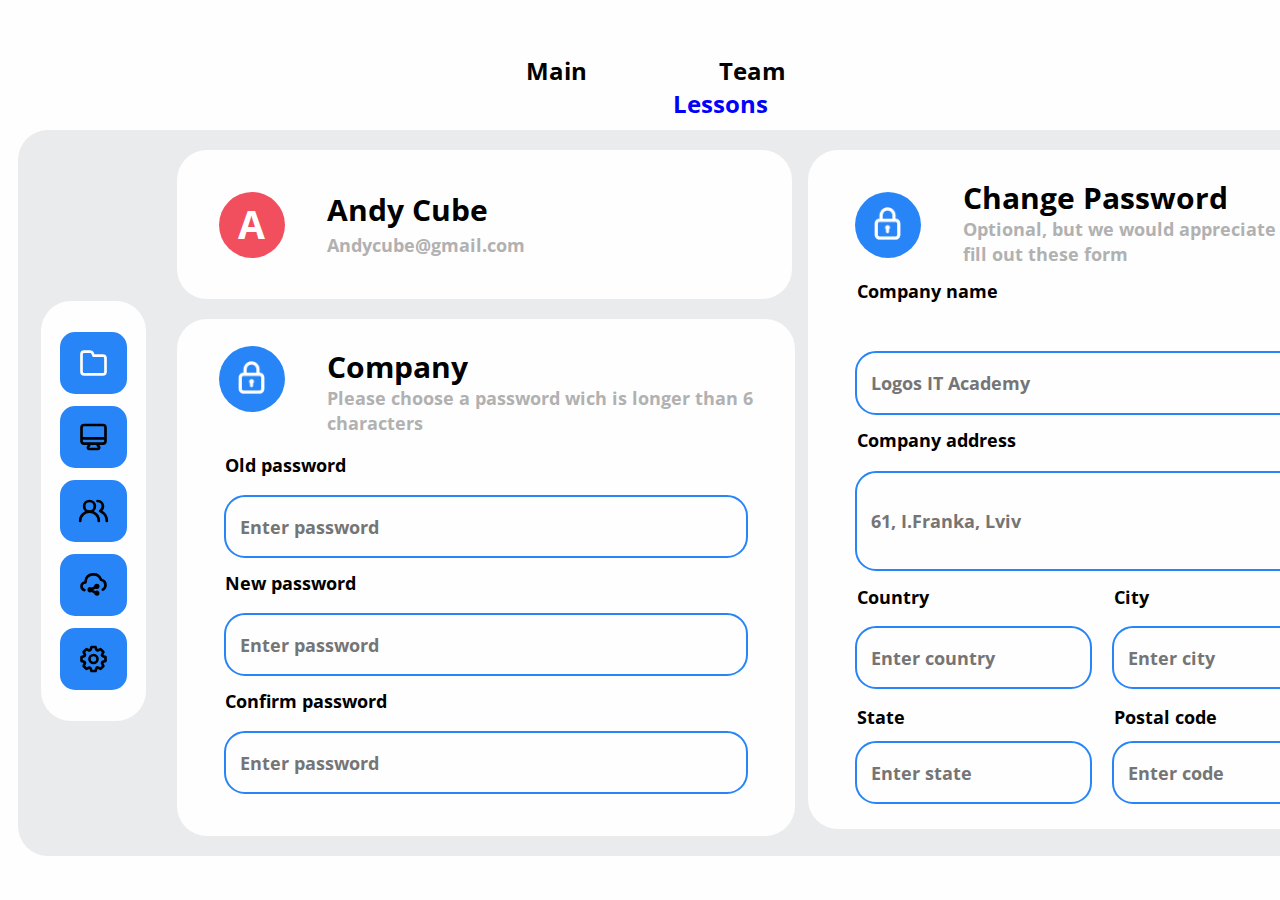
==== account.html @ 828aae2a "lesson 6" ====
<!DOCTYPE html>
<html lang="en">
<head>
	<meta charset="UTF-8">
	<title>Taras figma lesson 6</title>
	<link rel="stylesheet" href="style.css">
	<link rel="preconnect" href="https://fonts.googleapis.com">
	<link rel="preconnect" href="https://fonts.gstatic.com" crossorigin>
	<link href="https://fonts.googleapis.com/css2?family=Open+Sans:wght@700&display=swap" rel="stylesheet">
</head>
<body>
<div class="container">

	<div class="menu">
		<a href="index.html" class="menu-link">Main</a>
		<a href="team.html" class="menu-link menu-marg">Team</a>
		<a href="lessons.html" class="menu-link menu-active">Lessons</a>
	</div>

	<div class="bloc">
		<div class="buttons">
			<div class="button but-1">
				<img class="img-0" src="images/folder.svg">
			</div>
			<div class="button but-2">
				<a href="account.html">
					<img class="img" src="images/monitor.svg">
				</a>
			</div>
			<div class="button but-3">
				<img class="img" src="images/users-alt.svg">
			</div>
			<div class="button but-4">
				<!--		<img src="images/cloud-shae-w.svg"> -->
				<img class="img" src="images/cloud-share.svg">
			</div>
			<div class="button but-5">
				<img class="img" src="images/cog.svg">
			</div>
		</div>


		<div class="a-1">
			<div class="circle">
				<a class="letter-a">A</a>
			</div>
				<p class="text-big big-a">Andy Cube</p>
				<p class="text-norm norm-a">Andycube@gmail.com</p>
		</div>

		<div class="a-2">
			<div class="circle-2">
				<img src="images/Vector.png">
			</div>
				<p class="text-big big-b">Company</p>
				<p class="text-norm norm-b">Please choose a password wich is longer than 6 characters</p>
			<form>
				<p class="text-account">Old password</p>
				<input type="password" placeholder="Enter password">
				<p class="text-account">New password</p>
				<input type="password" placeholder="Enter password">
				<p class="text-account">Confirm password</p>
				<input type="password" placeholder="Enter password">
			</form>
		</div>

		<div class="a-3">
			<div class="circle-3">
				<img src="images/Vector.png">
			</div>
				<p class="text-big big-c">Change Password</p>
				<p class="text-norm norm-c">Optional, but we would appreciate if you
					fill out these form</p>
			<form>
				<fieldset>
					<legend class="text-account add-1">Company name</legend>
					<input class="log" type="search" placeholder="Logos IT Academy">
				</fieldset>
			</form>
			<form>
				<fieldset>
					<legend class="text-account add-2">Company address</legend>
					<input class="franka" type="search" placeholder="61, I.Franka, Lviv">
				</fieldset>
			</form>
			<form>
				<fieldset>
					<legend class="text-account add-3">Country</legend>
					<input class="country" type="search" placeholder="Enter country">
				</fieldset>
			</form>
			<form>
				<fieldset>
					<legend class="text-account add-4">State</legend>
					<input class="state" type="search" placeholder="Enter state">
				</fieldset>
			</form>
			<form>
				<fieldset>
					<legend class="text-account add-5">City</legend>
					<input class="city" type="search" placeholder="Enter city">
				</fieldset>
			</form>
			<form>
				<fieldset>
					<legend class="text-account add-6">Postal code</legend>
					<input class="code" type="search" placeholder="Enter code">
				</fieldset>
			</form>
		</div>
	</div>
</div>

</body>
</html>
---- style.css ----
* {
	margin: 0;
	border: 0;
	box-sizing: border-box;
	text-decoration: none;
}

/* Main */


.container {
	position: relative;
	width: 1440px;
	height: 900px;
	margin: 0 auto;
	background-color: #FEFEFE;
	padding: 54px 0 44px 0;

}

/* menu is for Main, Team and Lesson */

.menu {
	position: relative;
	width: 486px;
	height: 44px;
	text-align: center;
	left: 477px;
	background-color: #FEFEFE;
/*	z-index: 2; */
}

.menu-link {
	position: relative;
	font-family: 'Open Sans', sans-serif;
	font-style: normal;
	font-weight: 700;
	font-size: 24px;
	line-height: 33px;
	color: black;
}

.menu-link:hover {
	color: blue;
}

.menu-active {
	color: blue;
}

.menu-marg {
	position: relative;
	margin: 0 128px;
}

.bloc {
	position: relative;
	background-color: #EAEBED;
	width: 1404px;
	height: 726px;
	border-radius: 30px;
	top: 32px;
	left: 18px;
	z-index: 1;
}

.buttons {
	position: relative;
	width: 105px;
	height: 420px;
	left: 23px;
	top: 171px;
	background: #FEFEFE;
	border-radius: 30px;
	padding: 31px 19px;
	display: flex;
	flex-direction: column;
	justify-content: space-between;
}

.button {
	position: relative;
	width: 67px;
	height: 62px;
	background-color: rgba(39, 133, 247, 1);
	border-radius: 15px;
	transition: width 0.7s;
	overflow: hidden;
	z-index: 1;
	cursor: pointer;
}

.button:hover {
	width: 158px;
	background-color: rgba(39, 133, 247, 1);
}

.button::after {
	position: absolute;
	font-size: 24px;
	color: white;
	line-height: 62px;
	top: 0;
	left: 68px;
}

.button:hover .img {
	opacity: 0;
}

.but-1::after {
	content: "Project";
}

.but-2::after {
	content: "Account";
}

.but-3::after {
	content: "Groups";
}

.but-4::after {
	content: "Cloud";
}

.but-5::after {
	content: "Setting";
}

.img-0 {
	position: absolute;
	width: 35px;
	height: 32px;
	margin: 15px 16px;
	z-index: 1;
/*	background-color: rgba(39, 133, 247, 1); */
}

.img {
	position: absolute;
	width: 35px;
	height: 32px;
	margin: 15px 16px;
	z-index: 2;
}

.project {
	position: absolute;
	width: 592px;
	height: 130px;
	border-radius: 30px;
	top: 80px;
	left: 158px;
	background: #FEFEFE;
	padding: 37px 42px;
}

.company {
	position: absolute;
	width: 583px;
	height: 130px;
	border-radius: 30px;
	top: 80px;
	right: 34px;
	background: #FEFEFE;
	padding: 37px 42px;
	z-index: 1;
}

.description {
	position: absolute;
	width: 732px;
	height: 194px;
	border-radius: 30px;
	top: 244px;
	left: 158px;
	background: #FEFEFE;
	padding: 42px 42px;
}

.team-lorem {
	position: absolute;
	width: 732px;
	height: 194px;
	border-radius: 30px;
	left: 158px;
	bottom: 72px;
	background: #FEFEFE;
}

.data {
	position: absolute;
	width: 447px;
	height: 410px;
	border-radius: 30px;
	right: 34px;
	bottom: 72px;
	background: #FEFEFE;
}

.text-18-700 {
	font-family: 'Open Sans', sans-serif;
	font-style: normal;
	font-weight: 700;
	font-size: 18px;
	line-height: 25px;
	color: #B1B1B1;
}

.text-24-700 {
	font-family: 'Open Sans', sans-serif;
	font-style: normal;
	font-weight: 700;
	font-size: 24px;
	line-height: 33px;
	color: #000000;
}

.team-img {
	position: relative;
	width: 120px;
	height: 138px;
	left: 42px;
	top: 28px;
}

.data-2 {
	position: absolute;
	width: 120px;
	height: 115px;
	left: 42px;
	top: 34px;
}

.box {
	position: absolute;
	width: 495px;
	height: 97px;
	top: 34px;
	right: 26px;
}

.box-1 {
	position: absolute;
	width: 366px;
	height: 198px;
	top: 174px;
	left: 42px;
}


/* Team */


.bloc-1 {
	position: absolute;
	width: 1366px;
	height: 742px;
	left: 37px;
	top: 107px;
	background: #EAEBED;
	border-radius: 41px;
}

.rectangle{
	position: absolute;
	width: 1321px;
	height: 325px;
	margin: 46px 0 0 23px;
	display: flex;
	justify-content: space-between;
}


.rectangle-1 {
	position: relative;
	width: 1321px;
	height: 325px;
	top: 402px;
	left: 23px;
	background-color: #EAEBED;
	display: flex;
	justify-content: space-between;
}

.box-team {
	width: 292px;
	height: 325px;
	border-radius: 41px;
	background-color: #FEFEFE;
}

.box-team:hover::after {
	position: relative;
	display: block;
	content: url("images/trash-alt 1.png");
	width: 42px;
	height: 36px;
	background-color: white;
	left: 225px;
	bottom: 330px;
	border-radius: 20px;
	padding: 19px;
}

.box-team:hover {
	background-color: blue;
}

.box-team:hover .andy-top {
	color: white;
}

.top {
	position: relative;
	width: 100px;
	height: 100px;
	top: 51px;
	left: 96px;
	border-radius: 50px;
}

.andy-top {
	position: relative;
	width: 232px;
	height: 64px;
	left: 28px;
	top: 53px;

	font-family: 'Open Sans', sans-serif;
	font-style: normal;
	font-weight: 600;
	font-size: 24px;
	line-height: 33px;
	text-align: center;
	color: #000000;
}

.it {
	position: relative;
	width: 232px;
	height: 64px;
	left: 28px;
	top: 25px;

	font-family: 'Open Sans', sans-serif;
	font-style: normal;
	font-weight: 600;
	font-size: 20px;
	line-height: 27px;
	text-align: center;
	color: #C5C5C5;
}

.sept {
	position: relative;
	width: 232px;
	height: 64px;
	left: 28px;
	top: 28px;

	font-family: 'Open Sans', sans-serif;
	font-style: normal;
	font-weight: 600;
	font-size: 20px;
	line-height: 27px;
	text-align: center;
	color: #C5C5C5;
}


/* lessons */



.id {
	position: relative;
	width: 1090px;
	height: 40px;
	left: 138px;
	top: 138px;
}

.id-link{
	position: relative;
	font-family: 'Open Sans', sans-serif;
	font-style: normal;
	font-weight: 700;
	font-size: 24px;
	line-height: 33px;
	text-align: center;
	left: 0;
	top: 6px;
	margin: 0 0;
	color: #323232;
}

.id-0{
	margin: 0 147px 0 0;
}

.id-1 {
	margin: 0 146px 0 0;
}

.id-2 {
	margin: 0 146px 0 0;
}

.id-3 {
	margin: 0 147px 0 0;
}

.basic {
	position: relative;
	width: 1194px;
	height: 64px;
	/*	background: #EAEBE1; */
	border-radius: 21px;
}

.basic:hover {
	background-color: #FEFEFE;
}

.b1 {
	position: relative;
	top: 180px;
	left: 86px;

}

.b2 {
	position: relative;
	top: 195px;
	left: 86px;
}

.b3 {
	position: relative;
	top: 210px;
	left: 86px;
}

.b4 {
	position: relative;
	top: 225px;
	left: 86px;
}

.b5 {
	position: relative;
	top: 240px;
	left: 86px;
}

.compl {
	position: relative;
	width: 35px;
	height: 35px;
	border-radius: 8px;
	top: 0;
	left: 90px;
	background-color: #FEFEFE;
/*	padding: 8px 3px; */
}

.gr {
	width: 28px;
	height: 19px;
}
/*
.compl:hover {
	background-color: blue;
}
*/
.less {
	position: relative;
	left: 370px;
}

.ht {
	position: relative;
	width: 138px;
	height: 40px;
	top: -48px;

	font-family: 'Open Sans', sans-serif;
	font-style: normal;
	font-weight: 700;
	font-size: 24px;
	line-height: 33px;
	text-align: center;
	color: #323232;
}

.ht-1 {
	position: relative;
	left: 540px;
}

.ht-2 {
	position: relative;
	left: 635px;
}

.don-1 {
	position: relative;
/*	width: 35px;
	height: 35px; */
	width: 45px;
	height: 45px;
	left: 1060px ;
	top: -89px;
	border: 1px solid ;
	border-radius: 8px;

/*	background-color: #FEFEFE; */
}
/*
.don-1:hover {
	background-color: blue;
}
*/
.don {
	position: relative;
	width: 42px;
	height: 43px;
	margin: 0 0;

}



/* Account */



.a-1 {
	position: absolute;
	width: 615px;
	height: 149px;
	background: #FEFEFE;
	border-radius: 30px;
	top: 20px;
	left: 159px;
}

.a-2 {
	position: absolute;
	width: 618px;
	height: 517px;
	background: #FEFEFE;
	border-radius: 30px;
	top: 189px;
	left: 159px;
}

.a-3 {
	position: absolute;
	width: 588px;
	height: 679px;
	left: 790px;
	top: 20px;
	background: #FEFEFE;
	border-radius: 30px;
}

.circle {
	position: absolute;
	width: 66px;
	height: 66px;
	top: 42px;
	left: 42px;
	background-color: #F24F5E;
	border-radius: 33px;
	padding: 5px 19px;
}

.letter-a {
	position: absolute;
	font-family: 'Open Sans', sans-serif;
	font-style: normal;
	font-weight: 700;
	font-size: 39px;
	line-height: 53px;
	text-align: center;
	color: #FFFFFF;
}

.circle-2 {
	position: absolute;
	width: 66px;
	height: 66px;
	top: 27px;
	left: 42px;
	background-color: #2785F7;
	border-radius: 33px;
	padding: 5px 19px;
}

.circle-3 {
	position: absolute;
	width: 66px;
	height: 66px;
	top: 42px;
	left: 47px;
	background-color: #2785F7;
	border-radius: 33px;
	padding: 5px 19px;
}

img[src*="Vector.png"] {
	position: relative;
	width: 27px;
	height: 33px;
	top: 10px;
	left: 0;
}

.text-big {
	position: absolute;
	font-family: 'Open Sans',sans-serif;
	font-style: normal;
	font-weight: 700;
	font-size: 30px;
	line-height: 41px;
	color: #000000;
}

.big-a {
	position: absolute;
	top: 39px;
	left: 150px;
}

.big-b {
	position: absolute;
	top: 27px;
	left: 150px;
}

.big-c {
	position: absolute;
	top: 27px;
	left: 155px;
}

.text-norm {
	font-family: 'Open Sans', sans-serif;
	font-style: normal;
	font-weight: 700;
	font-size: 18px;
	line-height: 25px;
	color: #B1B1B1;
}

.norm-a {
	position: absolute;
	left: 150px;
	bottom: 41px;
}

.norm-b {
	position: absolute;
	left: 150px;
	bottom: 400px;
}

.norm-c {
	position: absolute;
	width: 388px;
	left: 155px;
	bottom: 562px;
}
/*
form {
	position: relative;
} */

input {
	position: relative;
	width: 524px;
	height: 63px;
	border: 2px solid #2785F7;
	border-radius: 21px;
	background: #FEFEFE;
	top: 137px;
	left: 47px;
	margin: 16px 0;
	padding: 0 14px;
	font-family: 'Open Sans', sans-serif;
	font-style: normal;
	font-weight: 700;
	font-size: 18px;
	line-height: 25px;
	color: #B1B1B1;
}

.text-account {
	position: relative;
	width: 177px;
	height: 23px;
	font-family: 'Open Sans', sans-serif;
	font-style: normal;
	font-weight: 700;
	font-size: 18px;
	line-height: 25px;
	color: #000000;
	top: 134px;
	left: 48px;
}

.log {
	position: absolute;
	width: 494px;
	height: 64px;
	top: 185px;
	left: 47px;
}

.franka {
	position: absolute;
	width: 494px;
	height: 100px;
	top: 305px;
	left: 47px;
}

.country {
	position: absolute;
	width: 237px;
	height: 63px;
	top: 460px;
	left: 47px;
}

.state {
	position: absolute;
	width: 237px;
	height: 63px;
	top: 575px;
	left: 47px;
}

.city {
	position: absolute;
	width: 237px;
	height: 63px;
	top: 460px;
	left: 304px;
}

.code {
	position: absolute;
	width: 237px;
	height: 63px;
	top: 575px ;
	left: 304px;
}

.add-1{
	position: absolute;
	top: 129px;
	left: 47px;
}

.add-2 {
	position: absolute;
	top: 278px;
	left: 47px;
}

.add-3 {
	position: absolute;
	top: 435px;
	left: 47px;
}

.add-4 {
	position: absolute;
	top: 555px;
	left: 47px;
}

.add-5 {
	position: absolute;
	top: 435px;
	left: 304px;
}

.add-6 {
	position: absolute;
	top: 555px;
	left: 304px;
}
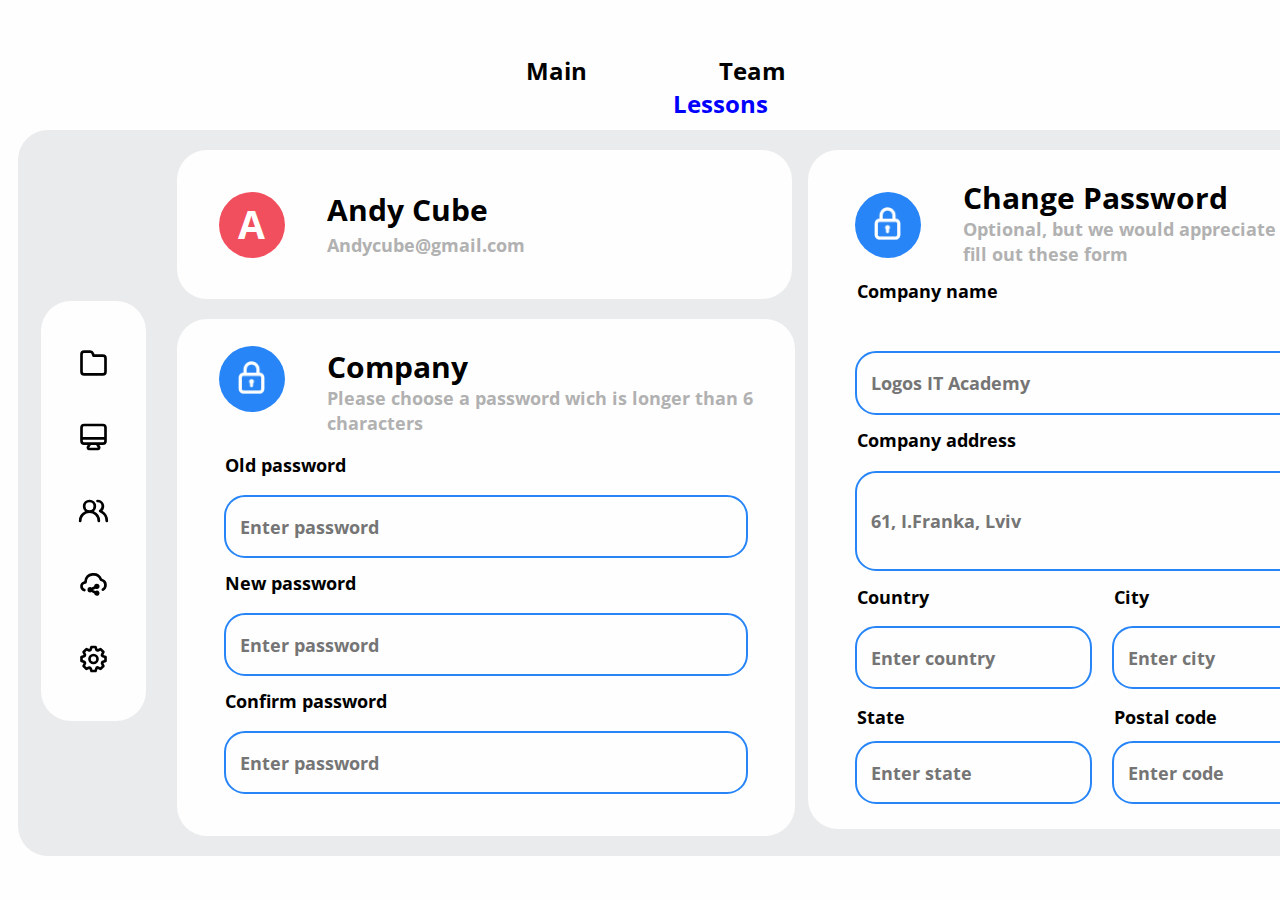
==== commit ea7bbd39: "made changes to the account" ====
--- a/account.html
+++ b/account.html
@@ -19,26 +19,23 @@
 
 	<div class="bloc">
 		<div class="buttons">
-			<div class="button but-1">
-				<img class="img-0" src="images/folder.svg">
+			<div class="button-1">
+				<img class="img-1" src="images/folder.svg">
 			</div>
-			<div class="button but-2">
-				<a href="account.html">
-					<img class="img" src="images/monitor.svg">
+			<div class="button-1">
+					<img class="img-1" src="images/monitor.svg">
 				</a>
 			</div>
-			<div class="button but-3">
-				<img class="img" src="images/users-alt.svg">
+			<div class="button-1">
+				<img class="img-1" src="images/users-alt.svg">
 			</div>
-			<div class="button but-4">
-				<!--		<img src="images/cloud-shae-w.svg"> -->
-				<img class="img" src="images/cloud-share.svg">
+			<div class="button-1">
+				<img class="img-0" src="images/cloud-share.svg">
 			</div>
-			<div class="button but-5">
-				<img class="img" src="images/cog.svg">
+			<div class="button-1">
+				<img class="img-1" src="images/cog.svg">
 			</div>
 		</div>
-
 
 		<div class="a-1">
 			<div class="circle">
--- a/style.css
+++ b/style.css
@@ -102,6 +102,7 @@
 	line-height: 62px;
 	top: 0;
 	left: 68px;
+	z-index: 1;
 }
 
 .button:hover .img {
@@ -126,6 +127,19 @@
 
 .but-5::after {
 	content: "Setting";
+}
+
+.button-1 {
+	position: relative;
+	width: 67px;
+	height: 62px;
+	border-radius: 15px;
+	transition: width 0.7s;
+	cursor: pointer;
+}
+
+.button-1:hover {
+	background-color: rgba(39, 133, 247, 1);
 }
 
 .img-0 {
@@ -133,11 +147,17 @@
 	width: 35px;
 	height: 32px;
 	margin: 15px 16px;
-	z-index: 1;
-/*	background-color: rgba(39, 133, 247, 1); */
 }
 
 .img {
+	position: absolute;
+	width: 35px;
+	height: 32px;
+	margin: 15px 16px;
+	z-index: 2;
+}
+
+.img-1 {
 	position: absolute;
 	width: 35px;
 	height: 32px;
